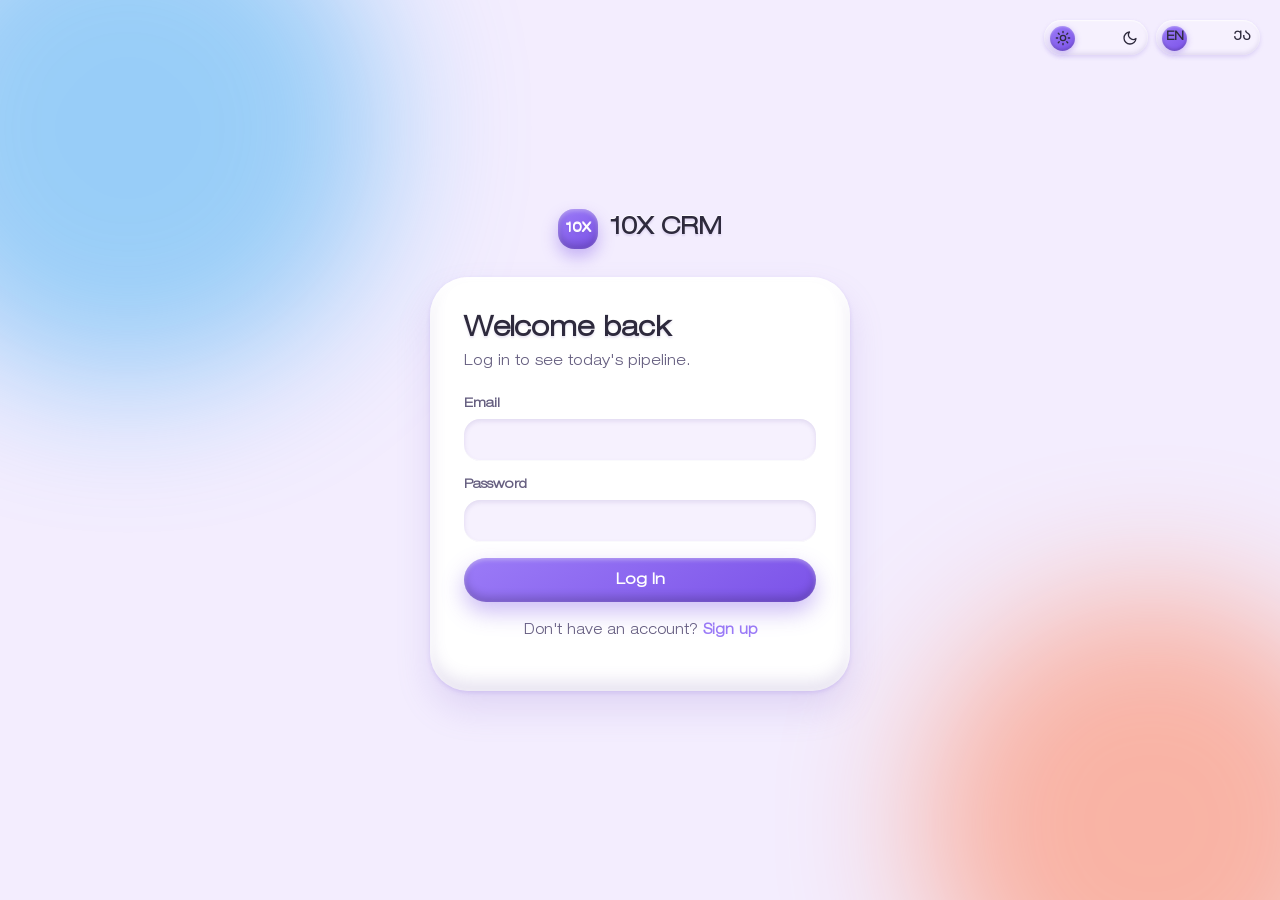
==== clients.html @ 670bd9b8 "replace all files" ====
<!DOCTYPE html>
<html lang="en">
<head>
<meta charset="UTF-8">
<meta name="viewport" content="width=device-width, initial-scale=1.0">
<title>Clients — 10X CRM</title>
<link rel="stylesheet" href="css/styles.css">
</head>
<body>
  <div class="app-shell">
    <aside class="sidebar" id="sidebar-root"></aside>

    <main class="main">
      <div class="page-head">
        <div>
          <h1 data-i18n="clients.title">Clients</h1>
          <p data-i18n="clients.subtitle">Every lead and deal in one ledger.</p>
        </div>
        <div class="page-head-actions">
          <button class="btn btn-ghost" id="export-csv-btn" type="button" style="width:auto;" data-i18n="btn.exportCsv">Export CSV</button>
          <button class="btn btn-primary" id="open-add-client" type="button" style="width:auto;" data-i18n="btn.addClient">+ Add Client</button>
        </div>
      </div>

      <div class="toolbar">
        <div class="search-box">
          <input type="text" id="search-input" placeholder="Search by name or company..." data-i18n-placeholder="search.placeholder">
        </div>
        <div class="chip-row" id="filter-chips">
          <button class="chip active" data-status="All" type="button" data-i18n="chip.all">All</button>
          <button class="chip" data-status="Lead" type="button" data-i18n="status.lead">Lead</button>
          <button class="chip" data-status="Contacted" type="button" data-i18n="status.contacted">Contacted</button>
          <button class="chip" data-status="Won" type="button" data-i18n="status.won">Won</button>
          <button class="chip" data-status="Lost" type="button" data-i18n="status.lost">Lost</button>
        </div>
        <select class="sort-select" id="sort-select">
          <option value="newest" data-i18n="sort.newest">Newest first</option>
          <option value="name" data-i18n="sort.name">Name A &rarr; Z</option>
          <option value="value" data-i18n="sort.value">Deal value: high &rarr; low</option>
        </select>
        <div class="view-toggle" id="view-toggle">
          <button class="view-toggle-btn active" data-view="grid" type="button" data-i18n="view.grid">Grid</button>
          <button class="view-toggle-btn" data-view="kanban" type="button" data-i18n="view.kanban">Kanban</button>
        </div>
      </div>

      <p class="shortcuts-hint" data-i18n="shortcuts.hint">/ search · N new client · E export · Esc close</p>

      <div id="clients-area">
        <div class="state-msg" data-i18n="state.loadingClients">Loading clients...</div>
      </div>
      <div class="kanban-board hidden" id="kanban-board"></div>
    </main>
  </div>

  <!-- Add Client modal (P4.4) -->
  <div class="modal-backdrop" id="add-modal-backdrop">
    <div class="modal">
      <div class="modal-head">
        <h3 data-i18n="modal.addClient.title">Add Client</h3>
        <button class="modal-close" id="add-modal-close" type="button">&times;</button>
      </div>
      <form id="add-client-form" novalidate>
        <div class="field" id="name-field">
          <label for="name" data-i18n="field.name">Name</label>
          <input type="text" id="name" name="name">
          <div class="field-error" id="name-error"></div>
        </div>
        <div class="field" id="clientEmail-field">
          <label for="clientEmail" data-i18n="field.clientEmail">Email</label>
          <input type="text" id="clientEmail" name="clientEmail">
          <div class="field-error" id="clientEmail-error"></div>
        </div>
        <div class="field" id="phone-field">
          <label for="phone" data-i18n="field.phone">Phone</label>
          <input type="text" id="phone" name="phone">
          <div class="field-error" id="phone-error"></div>
        </div>
        <div class="field" id="company-field">
          <label for="company" data-i18n="field.company">Company</label>
          <input type="text" id="company" name="company">
          <div class="field-error" id="company-error"></div>
        </div>
        <div class="field" id="dealValue-field">
          <label for="dealValue" data-i18n="field.dealValue">Deal Value</label>
          <input type="text" id="dealValue" name="dealValue" placeholder="e.g. 5000" data-i18n-placeholder="field.dealValuePlaceholder">
          <div class="field-error" id="dealValue-error"></div>
        </div>
        <div class="field" id="status-field">
          <label for="status" data-i18n="field.status">Status</label>
          <select id="status" name="status">
            <option value="Lead" data-i18n="status.lead">Lead</option>
            <option value="Contacted" data-i18n="status.contacted">Contacted</option>
            <option value="Won" data-i18n="status.won">Won</option>
            <option value="Lost" data-i18n="status.lost">Lost</option>
          </select>
        </div>
        <button type="submit" class="btn btn-primary" data-i18n="btn.addClientSubmit">Add Client</button>
      </form>
    </div>
  </div>

  <!-- Client details modal (P4.8) -->
  <div class="modal-backdrop" id="detail-modal-backdrop">
    <div class="modal" id="detail-modal-content"></div>
  </div>

  <script src="js/i18n.js"></script>
  <script src="js/guard.js"></script>
  <script src="js/data.js"></script>
  <script src="js/clients.js"></script>
</body>
</html>
---- css/styles.css ----
/* ==========================================================================
   10X CRM — "Soft Claymorphism" design system
   Every surface reads like it was pressed from warm pastel clay: puffy,
   rounded, lit from the top-left, sinking softly into the page below.
   Buttons squish when pressed. Nothing here has a hard edge.
   Display: Baloo 2 · Body/UI: Nunito
   ========================================================================== */

@import url('https://fonts.googleapis.com/css2?family=Baloo+2:wght@500;600;700;800&family=Nunito:wght@400;500;600;700;800&display=swap');

@font-face {
  font-family: 'BPG LE Studio 02 Caps';
  src: url('../assets/fonts/bpg_le_studio_02_caps-7834001055%202.ttf') format('truetype');
  font-weight: normal;
  font-style: normal;
  font-display: swap;
}

:root {
  --radius-sm: 16px;
  --radius-md: 28px;
  --radius-lg: 38px;
  --radius-pill: 999px;

  --font-display: 'BPG LE Studio 02 Caps', 'Baloo 2', 'Nunito', sans-serif;
  --font-ui: 'BPG LE Studio 02 Caps', 'Nunito', -apple-system, BlinkMacSystemFont, sans-serif;
  --font-mono: 'Nunito', sans-serif;

  --ease: cubic-bezier(0.22, 1, 0.36, 1);
  --squish: cubic-bezier(0.34, 1.56, 0.64, 1);
}

[data-theme="dark"] {
  --bg: #0E1420;
  --bg-2: #131A28;
  --text: #F6F2FF;
  --text-dim: #BDB3DD;
  --text-faint: #7F76A0;

  --clay: #1A2233;
  --clay-2: #212B3F;
  --clay-3: #141B29;
  --clay-hi: rgba(255, 255, 255, 0.12);
  --clay-lo: rgba(0, 0, 0, 0.55);
  --clay-drop: rgba(0, 0, 0, 0.5);

  --accent: #B18CFF;
  --accent-2: #8B5CFF;
  --accent-ink: #170F30;
  --accent-soft: rgba(177, 140, 255, 0.24);
  --accent-shadow: rgba(139, 92, 255, 0.55);

  --sky: #4FC3FF;      --sky-l: #3E7BAE;
  --mint: #38F0B8;     --mint-l: #2B8F63;
  --peach: #FF8A56;    --peach-l: #9C5C32;
  --rose: #FF5C85;     --rose-l: #9C4566;

  --shadow-md: 0 18px 36px rgba(6, 3, 18, 0.6);
  --shadow-lg: 0 34px 68px rgba(6, 3, 18, 0.7);
  --blob-op: 0.3;
}

[data-theme="light"] {
  --bg: #F3EDFE;
  --bg-2: #ECE3FC;
  --text: #2E2A3D;
  --text-dim: #665F80;
  --text-faint: #948BAC;

  --clay: #FFFFFF;
  --clay-2: #F6F1FE;
  --clay-3: #EEE5FC;
  --clay-hi: rgba(255, 255, 255, 0.95);
  --clay-lo: rgba(110, 85, 170, 0.16);
  --clay-drop: rgba(139, 111, 224, 0.22);

  --accent: #9B7BF7;
  --accent-2: #7B52E8;
  --accent-ink: #FFFFFF;
  --accent-soft: rgba(155, 123, 247, 0.16);
  --accent-shadow: rgba(123, 82, 232, 0.38);

  --sky: #3FAEF2;      --sky-l: #DFF2FF;
  --mint: #2BCB9C;     --mint-l: #DAFAEE;
  --peach: #FF7A4D;    --peach-l: #FFE7DA;
  --rose: #FF5C85;     --rose-l: #FFE0E9;

  --shadow-md: 0 18px 34px rgba(150, 120, 210, 0.20);
  --shadow-lg: 0 34px 64px rgba(150, 120, 210, 0.26);
  --blob-op: 0.5;
}

* { box-sizing: border-box; }
html { -webkit-font-smoothing: antialiased; }

body {
  margin: 0;
  font-family: var(--font-ui);
  background: var(--bg);
  color: var(--text);
  min-height: 100vh;
  position: relative;
  overflow-x: hidden;
  transition: background 0.3s ease, color 0.3s ease;
}

/* ---------- Soft floating blobs ---------- */

body::before, body::after {
  content: "";
  position: fixed;
  z-index: -1;
  border-radius: 50%;
  filter: blur(70px);
  opacity: var(--blob-op);
  pointer-events: none;
  animation: blob-float 18s ease-in-out infinite alternate;
}
body::before { width: 40vw; height: 40vw; top: -10vw; left: -10vw; background: var(--sky); }
body::after { width: 36vw; height: 36vw; bottom: -12vw; right: -8vw; background: var(--peach); animation-delay: -6s; }

@keyframes blob-float {
  0% { transform: translate(0, 0) scale(1); }
  100% { transform: translate(3vw, 4vw) scale(1.1); }
}

a { color: inherit; text-decoration: none; }
button { font-family: inherit; cursor: pointer; }
input, select, textarea { font-family: inherit; }

::selection { background: var(--accent-soft); }

:focus-visible {
  outline: 3px solid var(--accent);
  outline-offset: 3px;
  border-radius: 10px;
}

.theme-switching, .theme-switching * {
  transition-property: background, background-color, color, border-color, fill, stroke !important;
  transition-duration: 0.3s !important;
  transition-timing-function: ease !important;
}

/* ---------- Clay panel mixin ---------- */

.card,
.auth-card,
.sidebar,
.stat-card,
.client-card,
.modal {
  background: var(--clay);
  border: none;
  box-shadow:
    inset 0 4px 8px var(--clay-hi),
    inset 0 -10px 16px var(--clay-lo),
    0 2px 4px var(--clay-drop),
    var(--shadow-md);
}

h1, h2, h3, .auth-mark, .brand { font-family: var(--font-display); font-weight: 700; text-shadow: 0 -1px 0 var(--clay-hi), 0 2px 2px var(--clay-lo); }

/* ---------- Auth pages ---------- */

.auth-shell {
  min-height: 100vh;
  display: flex;
  align-items: center;
  justify-content: center;
  padding: 32px 20px;
}

.auth-toggle-row {
  position: fixed;
  top: 20px;
  right: 20px;
  z-index: 2;
}

.auth-mark {
  display: flex;
  align-items: center;
  gap: 12px;
  margin-bottom: 28px;
  font-size: 24px;
  justify-content: center;
  color: var(--text);
}

.auth-mark .stamp,
.brand .stamp {
  width: 40px;
  height: 40px;
  border-radius: var(--radius-sm);
  background: linear-gradient(150deg, var(--accent), var(--accent-2));
  color: var(--accent-ink);
  display: grid;
  place-items: center;
  font-family: var(--font-display);
  font-size: 13px;
  font-weight: 800;
  box-shadow: inset 0 2px 4px rgba(255,255,255,0.35), inset 0 -4px 8px rgba(0,0,0,0.2), 0 8px 16px var(--accent-shadow);
}

.auth-card {
  width: 100%;
  max-width: 420px;
  border-radius: var(--radius-lg);
  padding: 38px 34px;
}

.auth-card h1 { font-size: 27px; margin: 0 0 6px; }
.auth-sub { color: var(--text-dim); font-size: 14.5px; margin: 0 0 26px; font-weight: 500; }

.field { margin-bottom: 16px; }

.field label {
  display: block;
  font-size: 13px;
  font-weight: 700;
  color: var(--text-dim);
  margin-bottom: 7px;
}

.field input,
.field select {
  width: 100%;
  padding: 12px 15px;
  border-radius: var(--radius-sm);
  border: none;
  background: var(--clay-2);
  color: var(--text);
  font-size: 14.5px;
  font-weight: 500;
  box-shadow: inset 0 2px 5px var(--clay-lo), inset 0 -1px 0 var(--clay-hi);
  transition: box-shadow 0.2s var(--ease), transform 0.15s var(--ease);
}

.field input:focus,
.field select:focus {
  outline: none;
  box-shadow: inset 0 2px 5px var(--clay-lo), 0 0 0 4px var(--accent-soft);
}

.field.input-error input,
.field.input-error select {
  box-shadow: inset 0 2px 5px var(--clay-lo), 0 0 0 4px var(--rose-l);
}

.field-error {
  display: none;
  color: var(--rose);
  font-size: 13px;
  font-weight: 700;
  margin-top: 6px;
}
.field.input-error .field-error { display: block; }

/* ---------- Buttons: squishy clay press ---------- */

.btn {
  position: relative;
  display: inline-flex;
  align-items: center;
  justify-content: center;
  gap: 8px;
  border: none;
  border-radius: var(--radius-pill);
  padding: 13px 24px;
  font-family: var(--font-display);
  font-size: 15px;
  font-weight: 600;
  transition: transform 0.18s var(--squish), box-shadow 0.18s var(--ease), filter 0.15s var(--ease);
}

.btn-primary {
  background: linear-gradient(150deg, var(--accent), var(--accent-2));
  color: var(--accent-ink);
  width: 100%;
  box-shadow: inset 0 2px 4px rgba(255,255,255,0.35), inset 0 -5px 10px rgba(0,0,0,0.2), 0 10px 22px var(--accent-shadow);
}
.btn-primary:hover { transform: translateY(-2px) scale(1.01); filter: brightness(1.05); }
.btn-primary:active { transform: translateY(1px) scale(0.97); box-shadow: inset 0 3px 8px rgba(0,0,0,0.3); }

.btn-ghost {
  background: var(--clay-2);
  color: var(--text);
  box-shadow: inset 0 2px 4px var(--clay-hi), inset 0 -5px 10px var(--clay-lo), 0 6px 14px rgba(0,0,0,0.08);
}
.btn-ghost:hover { color: var(--accent); transform: translateY(-2px); }
.btn-ghost:active { transform: translateY(1px) scale(0.97); }

.btn-danger-ghost {
  background: var(--rose-l);
  color: var(--rose);
  box-shadow: inset 0 2px 4px rgba(255,255,255,0.3), inset 0 -4px 8px rgba(0,0,0,0.08);
}
.btn-danger-ghost:hover { transform: translateY(-2px); filter: brightness(1.03); }
.btn-danger-ghost:active { transform: translateY(1px) scale(0.97); }

.auth-switch { text-align: center; margin-top: 20px; font-size: 14px; font-weight: 500; color: var(--text-dim); }
.auth-switch a { color: var(--accent); font-weight: 700; }

/* ---------- App shell: floating rounded sidebar panel ---------- */

.app-shell {
  display: grid;
  grid-template-columns: 250px 1fr;
  gap: 20px;
  min-height: 100vh;
  padding: 20px;
}

.sidebar {
  border-radius: var(--radius-lg);
  padding: 22px 16px;
  display: flex;
  flex-direction: column;
  position: sticky;
  top: 20px;
  height: calc(100vh - 40px);
}

.brand {
  display: flex;
  align-items: center;
  gap: 10px;
  padding: 6px 8px 22px;
  font-size: 17px;
}

.nav-links { display: flex; flex-direction: column; gap: 6px; }

.nav-link {
  display: flex;
  align-items: center;
  gap: 10px;
  padding: 11px 14px;
  border-radius: var(--radius-sm);
  color: var(--text-dim);
  font-weight: 600;
  font-size: 14.5px;
  transition: color 0.2s var(--ease), background 0.2s var(--ease), transform 0.15s var(--squish);
}

.nav-link:hover { background: var(--clay-2); color: var(--text); transform: translateX(3px); }

.nav-link.active {
  background: linear-gradient(150deg, var(--accent), var(--accent-2));
  color: var(--accent-ink);
  box-shadow: inset 0 2px 4px rgba(255,255,255,0.3), inset 0 -4px 8px rgba(0,0,0,0.15), 0 8px 16px var(--accent-shadow);
}

.nav-link .dot { width: 6px; height: 6px; border-radius: 50%; background: currentColor; opacity: 0.8; }

.sidebar-footer {
  margin-top: auto;
  display: flex;
  flex-direction: column;
  gap: 8px;
  padding-top: 16px;
}

.logout-btn {
  display: flex;
  align-items: center;
  justify-content: space-between;
  padding: 10px 14px;
  border-radius: var(--radius-sm);
  border: none;
  background: var(--clay-2);
  color: var(--text);
  font-size: 13px;
  font-weight: 700;
  box-shadow: inset 0 2px 4px var(--clay-hi), inset 0 -4px 8px var(--clay-lo);
  transition: transform 0.15s var(--squish);
}
.logout-btn:hover { transform: translateY(-2px); }
.logout-btn:active { transform: translateY(1px) scale(0.97); }

.logout-btn { color: var(--rose); }

.switch-row { display: flex; flex-direction: row; gap: 8px; }

.switch-toggle {
  display: block;
  width: 104px;
  flex: none;
  border: none;
  background: none;
  padding: 0;
  cursor: pointer;
}

.switch-track {
  position: relative;
  display: flex;
  align-items: center;
  height: 35px;
  padding: 0 6px;
  border-radius: var(--radius-pill);
  background: var(--clay-2);
  box-shadow:
    inset 0 1px 2px var(--clay-hi),
    inset 0 -2px 4px var(--clay-lo),
    0 2px 4px var(--clay-drop);
  transition: box-shadow 0.2s var(--ease);
}
.switch-toggle:hover .switch-track {
  box-shadow:
    inset 0 1px 2px var(--clay-hi),
    inset 0 -2px 4px var(--clay-lo),
    0 3px 7px var(--clay-drop);
}

.switch-icon {
  position: absolute;
  top: 50%;
  z-index: 1;
  width: 16px;
  height: 16px;
  display: flex;
  align-items: center;
  justify-content: center;
  color: var(--text);
  transition: color 0.2s var(--ease);
}
.switch-icon-left { left: 18.5px; transform: translate(-50%, -50%); }
.switch-icon-right { right: 18.5px; transform: translate(50%, -50%); }
.switch-icon svg { width: 100%; height: 100%; }
.switch-icon.switch-text {
  width: auto;
  font-family: var(--font-display);
  font-size: 12px;
  font-weight: 600;
}

.switch-knob {
  position: absolute;
  top: 6px;
  left: 6px;
  width: 25px;
  height: 25px;
  border-radius: 50%;
  background: linear-gradient(150deg, var(--accent), var(--accent-2));
  box-shadow:
    inset 0 1px 2px rgba(255, 255, 255, 0.3),
    inset 0 -2px 3px rgba(0, 0, 0, 0.15),
    0 2px 6px var(--accent-shadow);
  transition: left 0.3s var(--squish), transform 0.15s var(--squish);
}
.switch-toggle[data-state="on"] .switch-knob { left: calc(100% - 31px); }
.switch-toggle:active .switch-knob { transform: scale(0.9); }

.main {
  padding: 26px 24px 40px;
  max-width: 1160px;
  width: 100%;
  height: calc(100vh - 40px);
  overflow-y: auto;
  overflow-x: hidden;
  border-radius: var(--radius-lg);
}

.page-head { display: flex; align-items: flex-start; justify-content: space-between; gap: 20px; margin-bottom: 26px; flex-wrap: wrap; }

.page-head h1 { font-size: 30px; margin: 0 0 4px; }
.page-head p { margin: 0; color: var(--text-dim); font-size: 14.5px; font-weight: 500; }

.clock {
  font-family: var(--font-display);
  color: var(--text-dim);
  font-size: 12.5px;
  text-align: right;
  background: var(--clay-2);
  border-radius: var(--radius-sm);
  padding: 8px 16px;
  box-shadow: inset 0 2px 4px var(--clay-lo), inset 0 -1px 0 var(--clay-hi);
}
.clock strong { color: var(--accent); font-size: 17px; display: block; }

/* ---------- Cards / stats ---------- */

.card { border-radius: var(--radius-md); padding: 22px; transition: transform 0.25s var(--ease), box-shadow 0.25s var(--ease); }
.card:hover { transform: translateY(-4px) scale(1.008); box-shadow: inset 0 4px 8px var(--clay-hi), inset 0 -10px 16px var(--clay-lo), 0 2px 4px var(--clay-drop), var(--shadow-lg); }

.stat-grid { display: grid; grid-template-columns: repeat(4, 1fr); gap: 16px; margin-bottom: 22px; }

.stat-card {
  border-radius: var(--radius-md);
  padding: 20px 20px 18px;
  overflow: hidden;
  transition: transform 0.2s var(--squish), box-shadow 0.2s var(--ease);
}
.stat-card:hover { transform: translateY(-4px) scale(1.015); }

.stat-card.c-total { background: var(--sky-l); }
.stat-card.c-active { background: var(--peach-l); }
.stat-card.c-won { background: var(--mint-l); }
.stat-card.c-new { background: var(--rose-l); }

[data-theme="dark"] .stat-card.c-total { box-shadow: 0 10px 30px rgba(79, 195, 255, 0.35); }
[data-theme="dark"] .stat-card.c-active { box-shadow: 0 10px 30px rgba(255, 138, 86, 0.35); }
[data-theme="dark"] .stat-card.c-won { box-shadow: 0 10px 30px rgba(56, 240, 184, 0.35); }
[data-theme="dark"] .stat-card.c-new { box-shadow: 0 10px 30px rgba(255, 92, 133, 0.35); }

[data-theme="dark"] .stat-card.c-total:hover { box-shadow: 0 12px 36px rgba(79, 195, 255, 0.5); }
[data-theme="dark"] .stat-card.c-active:hover { box-shadow: 0 12px 36px rgba(255, 138, 86, 0.5); }
[data-theme="dark"] .stat-card.c-won:hover { box-shadow: 0 12px 36px rgba(56, 240, 184, 0.5); }
[data-theme="dark"] .stat-card.c-new:hover { box-shadow: 0 12px 36px rgba(255, 92, 133, 0.5); }

.stat-card .label { font-size: 12.5px; font-weight: 700; color: var(--text-dim); }
.stat-card .value { font-family: var(--font-display); font-size: 30px; font-weight: 800; margin-top: 6px; color: var(--text); text-shadow: 0 -1px 0 var(--clay-hi), 0 3px 4px var(--clay-lo); }

.stat-card .bar { display: none; }

.dash-grid { display: grid; grid-template-columns: 1fr 1.15fr; gap: 16px; }

.card h2 { font-size: 18px; margin: 0 0 16px; }

.pipeline-row { display: flex; flex-direction: column; gap: 12px; }
.pipeline-item { display: flex; align-items: center; gap: 12px; font-size: 13.5px; }
.pipeline-item .pname { flex: 0 0 auto; width: 168px; white-space: nowrap; overflow: hidden; text-overflow: ellipsis; color: var(--text-dim); font-weight: 700; }
.pipeline-item .ptrack { flex: 1; height: 10px; border-radius: var(--radius-pill); background: var(--clay-2); box-shadow: inset 0 2px 4px var(--clay-lo); overflow: hidden; }
.pipeline-item .pfill { display: block; height: 100%; border-radius: var(--radius-pill); transition: width 0.6s var(--ease); }
.pipeline-item .pcount { font-family: var(--font-display); font-weight: 700; width: 24px; text-align: right; color: var(--text-dim); }

.pipeline-donut {
  display: flex;
  align-items: center;
  gap: 52px;
  margin-top: 30px;
  padding-top: 30px;
  border-top: 2px solid var(--clay-2);
}
.donut-wrap { position: relative; width: 128px; height: 128px; flex: none; }
.donut-chart { display: block; }
.donut-track { stroke: var(--clay-2); }
.donut-seg { transition: stroke-dasharray 0.6s var(--ease), stroke-dashoffset 0.6s var(--ease); }
.donut-segs { transform: rotate(-90deg); transform-origin: 60px 60px; }
.donut-center {
  position: absolute;
  inset: 0;
  display: flex;
  flex-direction: column;
  align-items: center;
  justify-content: center;
}
.donut-total { font-family: var(--font-display); font-size: 24px; font-weight: 800; color: var(--text); line-height: 1; }
.donut-total-label { font-size: 11px; font-weight: 700; color: var(--text-dim); text-transform: uppercase; letter-spacing: 0.04em; margin-top: 3px; }

.donut-side { flex: 1; display: flex; flex-direction: column; gap: 16px; min-width: 0; }

.donut-legend { display: flex; flex-direction: column; gap: 8px; margin: 0; padding: 0; list-style: none; }
.legend-item { display: flex; align-items: center; gap: 8px; font-size: 13px; }
.legend-dot { flex: none; width: 9px; height: 9px; border-radius: 50%; }
.legend-label { flex: 1; color: var(--text-dim); font-weight: 600; overflow: hidden; text-overflow: ellipsis; white-space: nowrap; }
.legend-pct { font-family: var(--font-display); font-weight: 700; color: var(--text); }

.win-rate {
  display: flex;
  align-items: baseline;
  gap: 8px;
  padding-top: 14px;
  border-top: 2px solid var(--clay-2);
}
.win-rate-value { font-family: var(--font-display); font-size: 20px; font-weight: 800; color: var(--mint); }
.win-rate-label { font-size: 12px; font-weight: 700; color: var(--text-dim); }

.recent-list { display: flex; flex-direction: column; gap: 8px; }
.recent-row {
  display: flex; align-items: center; gap: 12px;
  padding: 10px 12px;
  border-radius: var(--radius-sm);
  font-size: 13.5px;
  background: transparent;
  transition: background 0.2s var(--ease), transform 0.15s var(--squish);
}
.recent-row:hover { background: var(--clay-2); transform: translateX(3px); }
.recent-row .avatar { width: 32px; height: 32px; border-radius: 50%; object-fit: cover; background: var(--clay-2); }
.recent-row .who { flex: 1; min-width: 0; }
.recent-row .who .n { font-weight: 700; }
.recent-row .who .c { color: var(--text-faint); font-size: 12px; font-weight: 500; }
.recent-row .date { color: var(--text-faint); font-size: 11.5px; font-weight: 600; }

.link-more {
  display: inline-flex; align-items: center; gap: 4px; margin-top: 14px;
  color: var(--accent); font-weight: 700; font-size: 13.5px;
  transition: gap 0.2s var(--ease);
}
.link-more:hover { gap: 9px; }

/* ---------- badges ---------- */

.badge {
  display: inline-flex;
  align-items: center;
  gap: 5px;
  padding: 4px 11px;
  border-radius: var(--radius-pill);
  font-size: 11px;
  font-weight: 800;
  letter-spacing: 0.02em;
  text-transform: uppercase;
  transition: transform 0.15s var(--squish);
}
.badge:hover { transform: translateY(-1px) scale(1.05); }
.badge.st-lead { background: var(--peach-l); color: var(--peach); }
.badge.st-contacted { background: var(--sky-l); color: var(--sky); }
.badge.st-won { background: var(--mint-l); color: var(--mint); }
.badge.st-lost { background: var(--rose-l); color: var(--rose); }

/* ---------- toolbar / clients ---------- */

.toolbar { display: flex; align-items: center; gap: 10px; flex-wrap: wrap; margin-bottom: 18px; }

.search-box { position: relative; flex: 1; min-width: 200px; }
.search-box input {
  width: 100%;
  padding: 11px 15px 11px 38px;
  border-radius: var(--radius-pill);
  border: none;
  background: var(--clay-2);
  color: var(--text);
  font-size: 13.5px;
  font-weight: 500;
  box-shadow: inset 0 2px 5px var(--clay-lo), inset 0 -1px 0 var(--clay-hi);
}
.search-box input:focus { outline: none; box-shadow: inset 0 2px 5px var(--clay-lo), 0 0 0 4px var(--accent-soft); }
.search-box::before { content: "\1F50D"; position: absolute; left: 15px; top: 50%; transform: translateY(-50%); font-size: 13px; opacity: 0.6; }

.chip-row { display: flex; gap: 8px; flex-wrap: wrap; }
.chip {
  padding: 8px 16px;
  border-radius: var(--radius-pill);
  border: none;
  background: var(--clay-2);
  color: var(--text-dim);
  font-weight: 700;
  font-size: 12.5px;
  box-shadow: inset 0 2px 4px var(--clay-hi), inset 0 -3px 6px var(--clay-lo);
  transition: transform 0.15s var(--squish), color 0.2s var(--ease), background 0.2s var(--ease);
}
.chip:hover { transform: translateY(-2px); color: var(--accent); }
.chip.active {
  background: linear-gradient(150deg, var(--accent), var(--accent-2));
  color: var(--accent-ink);
  box-shadow: inset 0 2px 4px rgba(255,255,255,0.3), 0 8px 16px var(--accent-shadow);
}

.sort-select {
  padding: 10px 14px;
  border-radius: var(--radius-pill);
  border: none;
  background: var(--clay-2);
  color: var(--text);
  font-size: 13px;
  font-weight: 600;
  box-shadow: inset 0 2px 4px var(--clay-hi), inset 0 -3px 6px var(--clay-lo);
}

.view-toggle { display: flex; gap: 6px; background: var(--clay-2); border-radius: var(--radius-pill); padding: 4px; box-shadow: inset 0 2px 4px var(--clay-lo); }
.view-toggle-btn {
  border: none;
  background: none;
  color: var(--text-dim);
  font-weight: 700;
  font-size: 12.5px;
  padding: 7px 14px;
  border-radius: var(--radius-pill);
  transition: transform 0.15s var(--squish), color 0.2s var(--ease), background 0.2s var(--ease);
}
.view-toggle-btn:hover { color: var(--accent); }
.view-toggle-btn.active {
  background: linear-gradient(150deg, var(--accent), var(--accent-2));
  color: var(--accent-ink);
  box-shadow: 0 6px 14px var(--accent-shadow);
}

.shortcuts-hint { font-size: 11.5px; color: var(--text-faint); font-weight: 600; margin: -10px 0 18px; }

.page-head-actions { display: flex; gap: 10px; }

/* client cards */
.client-grid { display: grid; grid-template-columns: repeat(auto-fill, minmax(300px, 1fr)); gap: 16px; }

.client-card { border-radius: var(--radius-md); padding: 18px; cursor: pointer; transition: transform 0.2s var(--squish), box-shadow 0.2s var(--ease); }
.client-card:hover { transform: translateY(-4px) scale(1.01); }

.client-top { display: flex; gap: 10px; align-items: flex-start; }
.client-top img { width: 42px; height: 42px; border-radius: 50%; object-fit: cover; background: var(--clay-2); flex-shrink: 0; }
.client-name { font-weight: 700; font-size: 14.5px; }
.client-company { font-size: 12px; color: var(--text-faint); margin-top: 1px; font-weight: 500; }
.client-email { font-size: 11.5px; color: var(--text-faint); margin-top: 2px; overflow: hidden; text-overflow: ellipsis; white-space: nowrap; }

.client-bottom { display: flex; align-items: center; justify-content: space-between; margin-top: 16px; padding-top: 14px; border-top: 2px solid var(--clay-2); }

.deal-value { font-family: var(--font-display); font-weight: 700; font-size: 15px; color: var(--text); }

.status-select {
  padding: 6px 10px;
  border-radius: var(--radius-pill);
  border: none;
  background: var(--clay-2);
  color: var(--text);
  font-size: 11.5px;
  font-weight: 700;
  box-shadow: inset 0 2px 3px var(--clay-lo);
}

.delete-btn {
  border: none;
  background: var(--clay-2);
  color: var(--text-faint);
  font-size: 15px;
  padding: 5px 9px;
  border-radius: var(--radius-pill);
  box-shadow: inset 0 2px 3px var(--clay-lo);
  transition: background 0.2s var(--ease), color 0.2s var(--ease), transform 0.15s var(--squish);
}
.delete-btn:hover { background: var(--rose-l); color: var(--rose); transform: scale(1.1); }

.client-actions { display: flex; align-items: center; gap: 6px; }

.state-msg { text-align: center; padding: 50px 20px; color: var(--text-dim); font-size: 14.5px; font-weight: 600; }
.state-msg .retry-btn { margin-top: 14px; }

.load-more-row { display: flex; justify-content: center; margin-top: 20px; }

/* ---------- Kanban board ---------- */

.kanban-board { display: flex; gap: 16px; overflow-x: auto; padding-bottom: 8px; align-items: flex-start; }

.kanban-column {
  flex: 0 0 260px;
  background: var(--clay-2);
  border-radius: var(--radius-md);
  padding: 14px;
  box-shadow: inset 0 2px 4px var(--clay-lo);
  transition: box-shadow 0.15s var(--ease);
}
.kanban-column.drag-over { box-shadow: inset 0 2px 4px var(--clay-lo), 0 0 0 3px var(--accent-soft); }

.kanban-col-head { display: flex; align-items: center; justify-content: space-between; font-weight: 700; font-size: 13px; color: var(--text-dim); padding: 0 2px 10px; }
.kanban-col-count { font-family: var(--font-display); font-weight: 800; color: var(--text); background: var(--clay); border-radius: var(--radius-pill); padding: 2px 10px; font-size: 12px; }

.kanban-cards { display: flex; flex-direction: column; gap: 8px; min-height: 40px; max-height: calc(100vh - 400px); overflow-y: auto; }

.kanban-card {
  background: var(--clay);
  border-radius: var(--radius-sm);
  padding: 10px 12px;
  cursor: grab;
  box-shadow: inset 0 2px 3px var(--clay-hi), inset 0 -3px 6px var(--clay-lo), 0 2px 4px var(--clay-drop);
  transition: transform 0.15s var(--squish), opacity 0.15s ease;
}
.kanban-card:active { cursor: grabbing; }
.kanban-card.dragging { opacity: 0.4; transform: scale(0.97); }
.kanban-card .kc-name { font-weight: 700; font-size: 13px; }
.kanban-card .kc-company { font-size: 11px; color: var(--text-faint); margin-top: 2px; }
.kanban-card .kc-value { font-family: var(--font-display); font-weight: 700; font-size: 12.5px; margin-top: 6px; color: var(--text); }

/* ---------- modal ---------- */

.modal-backdrop {
  position: fixed; inset: 0;
  background: rgba(46, 42, 61, 0.4);
  backdrop-filter: blur(6px);
  display: none; align-items: center; justify-content: center;
  z-index: 100; padding: 20px;
}
.modal-backdrop.open { display: flex; animation: backdrop-in 0.2s var(--ease); }
@keyframes backdrop-in { from { opacity: 0; } to { opacity: 1; } }

.modal {
  border-radius: var(--radius-lg);
  width: 100%; max-width: 460px; max-height: 88vh; overflow-y: auto;
  padding: 28px 26px 24px;
  box-shadow: inset 0 4px 8px var(--clay-hi), inset 0 -10px 16px var(--clay-lo), 0 2px 4px var(--clay-drop), var(--shadow-lg);
  animation: modal-in 0.28s var(--squish);
}
@keyframes modal-in { from { opacity: 0; transform: translateY(16px) scale(0.94); } to { opacity: 1; transform: translateY(0) scale(1); } }

.modal-head { display: flex; align-items: center; justify-content: space-between; margin-bottom: 18px; }
.modal-head h3 { font-size: 19px; margin: 0; }
.modal-close {
  border: none;
  background: var(--clay-2);
  width: 32px; height: 32px;
  border-radius: 50%;
  color: var(--text-dim);
  font-size: 14px;
  display: grid; place-items: center;
  box-shadow: inset 0 2px 3px var(--clay-lo);
  transition: transform 0.15s var(--squish), color 0.2s var(--ease);
}
.modal-close:hover { color: var(--rose); transform: scale(1.1) rotate(90deg); }

.detail-top { display: flex; gap: 12px; align-items: center; margin-bottom: 16px; }
.detail-top img { width: 54px; height: 54px; border-radius: 50%; object-fit: cover; background: var(--clay-2); }
.detail-meta { font-size: 12.5px; color: var(--text-faint); line-height: 1.5; font-weight: 500; }
.detail-grid { display: grid; grid-template-columns: 1fr 1fr; gap: 10px; margin-bottom: 16px; font-size: 13px; }
.detail-grid div { background: var(--clay-2); border-radius: var(--radius-sm); padding: 10px 12px; box-shadow: inset 0 2px 3px var(--clay-lo); }
.detail-grid span { display: block; color: var(--text-faint); font-size: 11px; font-weight: 700; text-transform: uppercase; margin-bottom: 3px; }

.call-timer {
  display: flex;
  align-items: center;
  justify-content: space-between;
  gap: 10px;
  background: var(--clay-2);
  border-radius: var(--radius-sm);
  padding: 10px 10px 10px 16px;
  margin-bottom: 16px;
  box-shadow: inset 0 2px 3px var(--clay-lo);
}
.call-timer-display { font-family: var(--font-display); font-weight: 800; font-size: 18px; color: var(--text); letter-spacing: 0.03em; }
.call-timer .btn { padding: 8px 16px; font-size: 13px; width: auto; }
.call-timer.active .call-timer-display { color: var(--rose); animation: call-pulse 1s ease-in-out infinite; }
.call-timer.active #call-toggle-btn { background: var(--rose-l); color: var(--rose); }
@keyframes call-pulse { 0%, 100% { opacity: 1; } 50% { opacity: 0.5; } }

.notes-list { display: flex; flex-direction: column; gap: 8px; max-height: 160px; overflow-y: auto; margin-bottom: 10px; }
.note-item { background: var(--clay-2); border-radius: var(--radius-sm); padding: 10px 12px; font-size: 13px; box-shadow: inset 0 2px 3px var(--clay-lo); }
.note-item .ndate { display: block; font-size: 10.5px; color: var(--text-faint); font-weight: 600; margin-top: 3px; }
.note-empty { color: var(--text-faint); font-size: 13.5px; font-weight: 500; padding: 10px 0; }

.note-add { display: flex; gap: 8px; margin-bottom: 14px; }
.note-add input {
  flex: 1; padding: 10px 13px; border-radius: var(--radius-pill);
  border: none; background: var(--clay-2); color: var(--text); font-size: 13px;
  box-shadow: inset 0 2px 4px var(--clay-lo);
}
.note-add input:focus { outline: none; box-shadow: inset 0 2px 4px var(--clay-lo), 0 0 0 4px var(--accent-soft); }

/* ---------- toast ---------- */

.toast-stack { position: fixed; bottom: 24px; right: 24px; display: flex; flex-direction: column; gap: 10px; z-index: 200; }
.toast {
  background: var(--clay);
  border-radius: var(--radius-md);
  padding: 13px 20px;
  font-weight: 700;
  font-size: 13.5px;
  color: var(--text);
  box-shadow: inset 0 2px 4px var(--clay-hi), inset 0 -4px 8px var(--clay-lo), var(--shadow-lg);
  min-width: 220px;
  animation: toast-in 0.3s var(--squish);
}
.toast.err { box-shadow: inset 0 2px 4px var(--clay-hi), inset 0 -4px 8px var(--clay-lo), var(--shadow-lg), 0 0 0 3px var(--rose-l); }
@keyframes toast-in { from { opacity: 0; transform: translateY(16px) scale(0.9); } to { opacity: 1; transform: translateY(0) scale(1); } }

/* ---------- profile ---------- */

.profile-grid { display: grid; grid-template-columns: 1fr 1fr; gap: 16px; }
.profile-head { display: flex; align-items: center; gap: 14px; margin-bottom: 22px; }
.profile-avatar {
  width: 58px; height: 58px; border-radius: var(--radius-md);
  background: linear-gradient(150deg, var(--accent), var(--accent-2));
  color: var(--accent-ink);
  display: grid; place-items: center;
  font-family: var(--font-display);
  font-weight: 800;
  font-size: 19px;
  box-shadow: inset 0 2px 4px rgba(255,255,255,0.3), inset 0 -5px 10px rgba(0,0,0,0.2), 0 10px 20px var(--accent-shadow);
}
.profile-head .who .name { font-family: var(--font-display); font-size: 20px; }
.profile-head .who .meta { color: var(--text-faint); font-size: 12.5px; font-weight: 500; margin-top: 2px; }

/* utility */
.mt-16 { margin-top: 16px; }
.hidden { display: none !important; }

/* ---------- Easter egg: Konami code squishes every clay surface ---------- */
@keyframes easter-squish {
  0% { transform: scale(1); }
  30% { transform: scale(0.92, 1.06); }
  55% { transform: scale(1.05, 0.95); }
  100% { transform: scale(1); }
}
.easter-squish { animation: easter-squish 0.5s var(--squish); }

@media (prefers-reduced-motion: reduce) {
  *, *::before, *::after {
    animation-duration: 0.001ms !important;
    animation-iteration-count: 1 !important;
    transition-duration: 0.001ms !important;
  }
  body::before, body::after { animation: none; }
}

@media (max-width: 900px) {
  .app-shell { grid-template-columns: 1fr; padding: 12px; gap: 12px; }
  .sidebar { position: relative; height: auto; flex-direction: row; flex-wrap: wrap; top: 0; }
  .nav-links { flex-direction: row; flex-wrap: wrap; }
  .sidebar-footer { flex-direction: row; margin-top: 12px; }
  .main { padding: 8px; height: auto; overflow: visible; }
  .stat-grid { grid-template-columns: 1fr 1fr; }
  .dash-grid { grid-template-columns: 1fr; }
  .profile-grid { grid-template-columns: 1fr; }
  .kanban-column { flex-basis: 220px; }
  .page-head-actions .btn { flex: 1; }
}
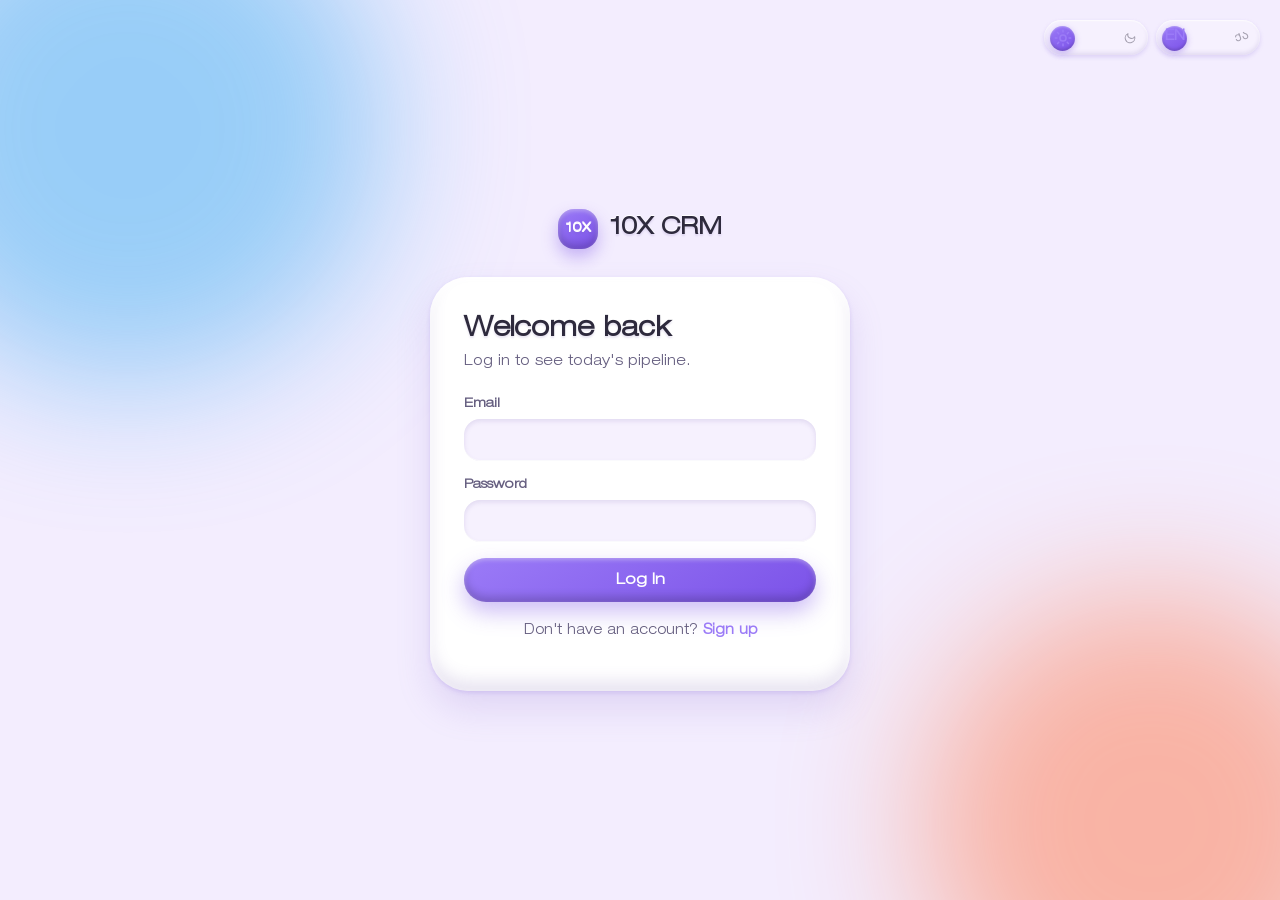
==== commit a8cfaf08: "feat(dashboard): add activity feed, reminders, and colorized status controls" ====
--- a/clients.html
+++ b/clients.html
@@ -4,6 +4,7 @@
 <meta charset="UTF-8">
 <meta name="viewport" content="width=device-width, initial-scale=1.0">
 <title>Clients — 10X CRM</title>
+<script>try{document.documentElement.setAttribute('data-theme', localStorage.getItem('crm_theme') || 'light');}catch(e){document.documentElement.setAttribute('data-theme','light');}</script>
 <link rel="stylesheet" href="css/styles.css">
 </head>
 <body>
--- a/css/styles.css
+++ b/css/styles.css
@@ -138,9 +138,18 @@
 
 .theme-switching, .theme-switching * {
   transition-property: background, background-color, color, border-color, fill, stroke !important;
-  transition-duration: 0.3s !important;
+  transition-duration: 0.18s !important;
   transition-timing-function: ease !important;
 }
+
+/* The blanket override above also strips the switch-knob's slide and the
+   switch-icon's morph (both use left/transform/opacity, neither of which is
+   in that allowed list), so the toggle would snap instead of animating
+   during the very moment it's clicked. These are more specific than the
+   `.theme-switching *` rule above, so they win back their own transitions
+   without reopening the expensive box-shadow transition on every card. */
+.theme-switching .switch-knob { transition: left 0.3s var(--squish), transform 0.15s var(--squish) !important; }
+.theme-switching .switch-icon { transition: color 0.25s var(--ease), transform 0.25s var(--squish), opacity 0.25s var(--ease) !important; }
 
 /* ---------- Clay panel mixin ---------- */
 
@@ -261,6 +270,7 @@
 
 .btn {
   position: relative;
+  overflow: hidden;
   display: inline-flex;
   align-items: center;
   justify-content: center;
@@ -274,6 +284,23 @@
   transition: transform 0.18s var(--squish), box-shadow 0.18s var(--ease), filter 0.15s var(--ease);
 }
 
+/* Clay-press ripple: JS positions/sizes a .ripple span at the click point on
+   every .btn click; this just styles the dimple-like fade. */
+.btn .ripple {
+  position: absolute;
+  border-radius: 50%;
+  transform: translate(-50%, -50%) scale(0);
+  background: radial-gradient(circle, rgba(0,0,0,0.18), rgba(0,0,0,0) 70%);
+  mix-blend-mode: multiply;
+  pointer-events: none;
+  animation: clay-ripple 0.6s var(--ease) forwards;
+}
+[data-theme="dark"] .btn .ripple {
+  background: radial-gradient(circle, rgba(255,255,255,0.16), rgba(255,255,255,0) 70%);
+  mix-blend-mode: screen;
+}
+@keyframes clay-ripple { to { transform: translate(-50%, -50%) scale(2.6); opacity: 0; } }
+
 .btn-primary {
   background: linear-gradient(150deg, var(--accent), var(--accent-2));
   color: var(--accent-ink);
@@ -282,6 +309,29 @@
 }
 .btn-primary:hover { transform: translateY(-2px) scale(1.01); filter: brightness(1.05); }
 .btn-primary:active { transform: translateY(1px) scale(0.97); box-shadow: inset 0 3px 8px rgba(0,0,0,0.3); }
+
+/* Sheen sweep: a diagonal light streak passes over on hover */
+.btn-primary::after,
+.nav-link.active::after,
+.chip.active::after,
+.view-toggle-btn.active::after {
+  content: "";
+  position: absolute;
+  inset: 0;
+  background: linear-gradient(115deg, transparent 30%, rgba(255,255,255,0.45) 50%, transparent 70%);
+  transform: translateX(-120%);
+  pointer-events: none;
+}
+.btn-primary:hover::after,
+.nav-link.active:hover::after,
+.chip.active:hover::after,
+.view-toggle-btn.active:hover::after {
+  animation: sheen-sweep 0.9s var(--ease);
+}
+@keyframes sheen-sweep {
+  from { transform: translateX(-120%); }
+  to { transform: translateX(120%); }
+}
 
 .btn-ghost {
   background: var(--clay-2);
@@ -333,6 +383,8 @@
 .nav-links { display: flex; flex-direction: column; gap: 6px; }
 
 .nav-link {
+  position: relative;
+  overflow: hidden;
   display: flex;
   align-items: center;
   gap: 10px;
@@ -352,7 +404,9 @@
   box-shadow: inset 0 2px 4px rgba(255,255,255,0.3), inset 0 -4px 8px rgba(0,0,0,0.15), 0 8px 16px var(--accent-shadow);
 }
 
-.nav-link .dot { width: 6px; height: 6px; border-radius: 50%; background: currentColor; opacity: 0.8; }
+.nav-link .dot { width: 6px; height: 6px; border-radius: 50%; background: currentColor; opacity: 0.8; transition: transform 0.2s var(--squish); }
+@keyframes dot-pop { 0% { transform: scale(1); } 45% { transform: scale(1.8); } 100% { transform: scale(1); } }
+.nav-link:hover .dot { animation: dot-pop 0.4s var(--squish); }
 
 .sidebar-footer {
   margin-top: auto;
@@ -361,6 +415,41 @@
   gap: 8px;
   padding-top: 16px;
 }
+
+.sidebar-user {
+  display: flex;
+  align-items: center;
+  gap: 10px;
+  padding: 10px 12px;
+  border-radius: var(--radius-sm);
+  background: var(--clay-2);
+  box-shadow: inset 0 2px 4px var(--clay-hi), inset 0 -4px 8px var(--clay-lo);
+  transition: transform 0.15s var(--squish), background 0.2s var(--ease);
+}
+.sidebar-user:hover { transform: translateY(-2px); background: var(--clay-3); }
+.sidebar-user-avatar {
+  flex: none;
+  width: 34px;
+  height: 34px;
+  border-radius: 50%;
+  display: grid;
+  place-items: center;
+  background: linear-gradient(150deg, var(--accent), var(--accent-2));
+  color: var(--accent-ink);
+  font-family: var(--font-display);
+  font-weight: 800;
+  font-size: 12px;
+  box-shadow: inset 0 2px 3px rgba(255,255,255,0.3), inset 0 -3px 6px rgba(0,0,0,0.2);
+}
+.sidebar-user-info { min-width: 0; }
+.sidebar-user-name, .sidebar-user-email {
+  display: block;
+  white-space: nowrap;
+  overflow: hidden;
+  text-overflow: ellipsis;
+}
+.sidebar-user-name { font-weight: 700; font-size: 13px; color: var(--text); }
+.sidebar-user-email { font-size: 11px; color: var(--text-faint); }
 
 .logout-btn {
   display: flex;
@@ -424,7 +513,7 @@
   align-items: center;
   justify-content: center;
   color: var(--text);
-  transition: color 0.2s var(--ease);
+  transition: color 0.25s var(--ease), transform 0.25s var(--squish), opacity 0.25s var(--ease);
 }
 .switch-icon-left { left: 18.5px; transform: translate(-50%, -50%); }
 .switch-icon-right { right: 18.5px; transform: translate(50%, -50%); }
@@ -435,6 +524,13 @@
   font-size: 12px;
   font-weight: 600;
 }
+
+/* Icon morph: whichever side the knob currently covers gets emphasized,
+   the other side dims and tucks away -- a continuous swap, not a hard cut. */
+.switch-toggle[data-state="off"] .switch-icon-left { color: var(--accent); transform: translate(-50%, -50%) scale(1.15); }
+.switch-toggle[data-state="off"] .switch-icon-right { opacity: 0.4; transform: translate(50%, -50%) scale(0.8) rotate(-20deg); }
+.switch-toggle[data-state="on"] .switch-icon-right { color: var(--accent); transform: translate(50%, -50%) scale(1.15); }
+.switch-toggle[data-state="on"] .switch-icon-left { opacity: 0.4; transform: translate(-50%, -50%) scale(0.8) rotate(20deg); }
 
 .switch-knob {
   position: absolute;
@@ -492,8 +588,9 @@
   padding: 20px 20px 18px;
   overflow: hidden;
   transition: transform 0.2s var(--squish), box-shadow 0.2s var(--ease);
-}
-.stat-card:hover { transform: translateY(-4px) scale(1.015); }
+  transform: perspective(700px) rotateX(var(--tiltX, 0deg)) rotateY(var(--tiltY, 0deg));
+}
+.stat-card:hover { transform: perspective(700px) rotateX(var(--tiltX, 0deg)) rotateY(var(--tiltY, 0deg)) translateY(-4px) scale(1.015); }
 
 .stat-card.c-total { background: var(--sky-l); }
 .stat-card.c-active { background: var(--peach-l); }
@@ -512,12 +609,81 @@
 
 .stat-card .label { font-size: 12.5px; font-weight: 700; color: var(--text-dim); }
 .stat-card .value { font-family: var(--font-display); font-size: 30px; font-weight: 800; margin-top: 6px; color: var(--text); text-shadow: 0 -1px 0 var(--clay-hi), 0 3px 4px var(--clay-lo); }
+@keyframes value-pop { 0% { transform: scale(1); } 45% { transform: scale(1.08); } 100% { transform: scale(1); } }
+.stat-card:hover .value { animation: value-pop 0.4s var(--squish); }
 
 .stat-card .bar { display: none; }
 
 .dash-grid { display: grid; grid-template-columns: 1fr 1.15fr; gap: 16px; }
 
 .card h2 { font-size: 18px; margin: 0 0 16px; }
+.activity-subhead { font-size: 12.5px; font-weight: 800; text-transform: uppercase; letter-spacing: 0.04em; color: var(--text-dim); margin: 0 0 8px; }
+.activity-subhead:not(:first-of-type) { margin-top: 18px; padding-top: 16px; border-top: 2px solid var(--clay-2); }
+.activity-subhead.notes-subhead { color: var(--sky); }
+.activity-subhead.calls-subhead { color: var(--rose); }
+
+.activity-icon {
+  flex: none;
+  width: 32px;
+  height: 32px;
+  border-radius: 50%;
+  display: grid;
+  place-items: center;
+  font-size: 15px;
+}
+.activity-icon-note { background: var(--sky-l); }
+.activity-icon-call { background: var(--rose-l); }
+
+#activity-notes .recent-row {
+  align-items: flex-start;
+}
+#activity-notes .recent-row .who .c { color: var(--sky); font-weight: 700; }
+#activity-notes .recent-row.is-important .note-bubble {
+  box-shadow: inset 0 2px 4px var(--clay-lo), inset 0 -1px 0 var(--clay-hi), 0 0 0 2px var(--peach);
+}
+
+.note-bubble {
+  position: relative;
+  display: inline-block;
+  max-width: 100%;
+  margin-top: 6px;
+  padding: 8px 12px;
+  border-radius: var(--radius-sm);
+  background: var(--sky-l);
+  color: var(--text);
+  font-weight: 600;
+  font-size: 13px;
+  line-height: 1.4;
+  box-shadow: inset 0 2px 4px var(--clay-lo), inset 0 -1px 0 var(--clay-hi);
+}
+.note-bubble::before {
+  content: "";
+  position: absolute;
+  left: -4px;
+  top: 10px;
+  width: 9px;
+  height: 9px;
+  border-radius: 2px;
+  background: var(--sky-l);
+  box-shadow: inset 1px 1px 2px var(--clay-lo);
+  transform: rotate(45deg);
+}
+
+.rank-badge {
+  flex: none;
+  width: 22px;
+  height: 22px;
+  border-radius: 50%;
+  display: grid;
+  place-items: center;
+  font-family: var(--font-display);
+  font-weight: 800;
+  font-size: 11px;
+}
+.rank-badge.rank-1 { background: var(--mint-l); color: var(--mint); }
+.rank-badge.rank-2 { background: var(--sky-l); color: var(--sky); }
+.rank-badge.rank-3 { background: var(--peach-l); color: var(--peach); }
+.rank-badge.rank-4, .rank-badge.rank-5 { background: var(--rose-l); color: var(--rose); }
 
 .pipeline-row { display: flex; flex-direction: column; gap: 12px; }
 .pipeline-item { display: flex; align-items: center; gap: 12px; font-size: 13.5px; }
@@ -569,6 +735,7 @@
 .win-rate-label { font-size: 12px; font-weight: 700; color: var(--text-dim); }
 
 .recent-list { display: flex; flex-direction: column; gap: 8px; }
+#activity-notes, #activity-calls { max-height: 220px; overflow-y: auto; padding-right: 4px; }
 .recent-row {
   display: flex; align-items: center; gap: 12px;
   padding: 10px 12px;
@@ -582,7 +749,9 @@
 .recent-row .who { flex: 1; min-width: 0; }
 .recent-row .who .n { font-weight: 700; }
 .recent-row .who .c { color: var(--text-faint); font-size: 12px; font-weight: 500; }
+.recent-row .who .deal-age { color: var(--text-faint); font-size: 10.5px; font-weight: 500; margin-top: 1px; opacity: 0.8; }
 .recent-row .date { color: var(--text-faint); font-size: 11.5px; font-weight: 600; }
+.recent-row .amount { font-family: var(--font-display); font-weight: 800; font-size: 13px; color: var(--accent); flex: none; }
 
 .link-more {
   display: inline-flex; align-items: center; gap: 4px; margin-top: 14px;
@@ -644,6 +813,8 @@
 }
 .chip:hover { transform: translateY(-2px); color: var(--accent); }
 .chip.active {
+  position: relative;
+  overflow: hidden;
   background: linear-gradient(150deg, var(--accent), var(--accent-2));
   color: var(--accent-ink);
   box-shadow: inset 0 2px 4px rgba(255,255,255,0.3), 0 8px 16px var(--accent-shadow);
@@ -673,6 +844,8 @@
 }
 .view-toggle-btn:hover { color: var(--accent); }
 .view-toggle-btn.active {
+  position: relative;
+  overflow: hidden;
   background: linear-gradient(150deg, var(--accent), var(--accent-2));
   color: var(--accent-ink);
   box-shadow: 0 6px 14px var(--accent-shadow);
@@ -685,8 +858,14 @@
 /* client cards */
 .client-grid { display: grid; grid-template-columns: repeat(auto-fill, minmax(300px, 1fr)); gap: 16px; }
 
-.client-card { border-radius: var(--radius-md); padding: 18px; cursor: pointer; transition: transform 0.2s var(--squish), box-shadow 0.2s var(--ease); }
-.client-card:hover { transform: translateY(-4px) scale(1.01); }
+.client-card {
+  border-radius: var(--radius-md);
+  padding: 18px;
+  cursor: pointer;
+  transition: transform 0.2s var(--squish), box-shadow 0.2s var(--ease);
+  transform: perspective(700px) rotateX(var(--tiltX, 0deg)) rotateY(var(--tiltY, 0deg));
+}
+.client-card:hover { transform: perspective(700px) rotateX(var(--tiltX, 0deg)) rotateY(var(--tiltY, 0deg)) translateY(-4px) scale(1.01); }
 
 .client-top { display: flex; gap: 10px; align-items: flex-start; }
 .client-top img { width: 42px; height: 42px; border-radius: 50%; object-fit: cover; background: var(--clay-2); flex-shrink: 0; }
@@ -707,7 +886,12 @@
   font-size: 11.5px;
   font-weight: 700;
   box-shadow: inset 0 2px 3px var(--clay-lo);
-}
+  transition: background 0.2s var(--ease), color 0.2s var(--ease);
+}
+.status-select.st-lead { background: var(--peach-l); color: var(--peach); }
+.status-select.st-contacted { background: var(--sky-l); color: var(--sky); }
+.status-select.st-won { background: var(--mint-l); color: var(--mint); }
+.status-select.st-lost { background: var(--rose-l); color: var(--rose); }
 
 .delete-btn {
   border: none;
@@ -821,12 +1005,47 @@
 .call-timer.active #call-toggle-btn { background: var(--rose-l); color: var(--rose); }
 @keyframes call-pulse { 0%, 100% { opacity: 1; } 50% { opacity: 0.5; } }
 
-.notes-list { display: flex; flex-direction: column; gap: 8px; max-height: 160px; overflow-y: auto; margin-bottom: 10px; }
-.note-item { background: var(--clay-2); border-radius: var(--radius-sm); padding: 10px 12px; font-size: 13px; box-shadow: inset 0 2px 3px var(--clay-lo); }
+.notes-list { display: flex; flex-direction: column; gap: 8px; max-height: 160px; overflow-y: auto; padding: 3px 6px 3px 3px; margin-bottom: 10px; }
+.note-item {
+  display: flex;
+  align-items: flex-start;
+  justify-content: space-between;
+  gap: 8px;
+  background: var(--clay-2);
+  border-radius: var(--radius-sm);
+  padding: 10px 12px;
+  font-size: 13px;
+  box-shadow: inset 0 2px 3px var(--clay-lo);
+}
+.note-item .note-body { flex: 1; min-width: 0; }
 .note-item .ndate { display: block; font-size: 10.5px; color: var(--text-faint); font-weight: 600; margin-top: 3px; }
+.note-item.is-important { box-shadow: inset 0 2px 3px var(--clay-lo), 0 0 0 2px var(--peach); }
+.note-actions { flex: none; display: flex; gap: 4px; }
+.note-delete-btn, .note-star-btn {
+  flex: none;
+  border: none;
+  background: var(--clay);
+  color: var(--text-faint);
+  width: 22px;
+  height: 22px;
+  border-radius: 50%;
+  font-size: 12px;
+  line-height: 1;
+  display: grid;
+  place-items: center;
+  box-shadow: inset 0 2px 3px var(--clay-lo);
+  transition: background 0.2s var(--ease), color 0.2s var(--ease), transform 0.15s var(--squish);
+}
+.note-delete-btn { font-size: 13px; }
+.note-delete-btn:hover { background: var(--rose-l); color: var(--rose); transform: scale(1.1); }
+.note-star-btn:hover { transform: scale(1.1); }
+.note-star-btn.active { background: var(--peach-l); color: var(--peach); }
 .note-empty { color: var(--text-faint); font-size: 13.5px; font-weight: 500; padding: 10px 0; }
 
 .note-add { display: flex; gap: 8px; margin-bottom: 14px; }
+.reminder-row { display: flex; gap: 8px; }
+.reminder-row .sort-select { flex: none; }
+.reminder-row .btn { flex: 1; }
 .note-add input {
   flex: 1; padding: 10px 13px; border-radius: var(--radius-pill);
   border: none; background: var(--clay-2); color: var(--text); font-size: 13px;
@@ -851,6 +1070,33 @@
 .toast.err { box-shadow: inset 0 2px 4px var(--clay-hi), inset 0 -4px 8px var(--clay-lo), var(--shadow-lg), 0 0 0 3px var(--rose-l); }
 @keyframes toast-in { from { opacity: 0; transform: translateY(16px) scale(0.9); } to { opacity: 1; transform: translateY(0) scale(1); } }
 
+.toast-stack-top { position: fixed; top: 24px; left: 50%; transform: translateX(-50%); display: flex; flex-direction: column; align-items: center; gap: 10px; z-index: 200; }
+.toast-top {
+  display: flex;
+  align-items: center;
+  gap: 12px;
+  box-shadow: inset 0 2px 4px var(--clay-hi), inset 0 -4px 8px var(--clay-lo), var(--shadow-lg), 0 0 0 3px var(--accent-soft);
+  animation: toast-in-top 0.3s var(--squish);
+}
+.toast-top-text { flex: 1; }
+.toast-top .toast-close {
+  flex: none;
+  border: none;
+  background: var(--clay-2);
+  color: var(--text-dim);
+  width: 22px;
+  height: 22px;
+  border-radius: 50%;
+  font-size: 14px;
+  line-height: 1;
+  display: grid;
+  place-items: center;
+  box-shadow: inset 0 2px 3px var(--clay-lo);
+  transition: color 0.2s var(--ease), transform 0.15s var(--squish);
+}
+.toast-top .toast-close:hover { color: var(--rose); transform: scale(1.1); }
+@keyframes toast-in-top { from { opacity: 0; transform: translateY(-16px) scale(0.9); } to { opacity: 1; transform: translateY(0) scale(1); } }
+
 /* ---------- profile ---------- */
 
 .profile-grid { display: grid; grid-template-columns: 1fr 1fr; gap: 16px; }
@@ -872,6 +1118,36 @@
 .mt-16 { margin-top: 16px; }
 .hidden { display: none !important; }
 
+/* ---------- Cursor-follow spotlight ----------
+   guard.js tracks the pointer over .card/.stat-card/.client-card/.auth-card
+   and writes --mx/--my (as percentages) so this glow can follow it. */
+.card, .stat-card, .client-card, .auth-card {
+  position: relative;
+  overflow: hidden;
+}
+.card::before, .stat-card::before, .client-card::before, .auth-card::before {
+  content: "";
+  position: absolute;
+  inset: 0;
+  z-index: 0;
+  border-radius: inherit;
+  background: radial-gradient(240px circle at var(--mx, 50%) var(--my, 50%), var(--accent-soft), transparent 70%);
+  opacity: 0;
+  transition: opacity 0.3s var(--ease);
+  pointer-events: none;
+}
+/* Dark mode only -- on light clay the glow just looked like a smudge. */
+[data-theme="dark"] .card:hover::before,
+[data-theme="dark"] .stat-card:hover::before,
+[data-theme="dark"] .client-card:hover::before,
+[data-theme="dark"] .auth-card:hover::before {
+  opacity: 1;
+}
+.card > *, .stat-card > *, .client-card > *, .auth-card > * {
+  position: relative;
+  z-index: 1;
+}
+
 /* ---------- Easter egg: Konami code squishes every clay surface ---------- */
 @keyframes easter-squish {
   0% { transform: scale(1); }
@@ -895,6 +1171,7 @@
   .sidebar { position: relative; height: auto; flex-direction: row; flex-wrap: wrap; top: 0; }
   .nav-links { flex-direction: row; flex-wrap: wrap; }
   .sidebar-footer { flex-direction: row; margin-top: 12px; }
+  .sidebar-user { display: none; }
   .main { padding: 8px; height: auto; overflow: visible; }
   .stat-grid { grid-template-columns: 1fr 1fr; }
   .dash-grid { grid-template-columns: 1fr; }
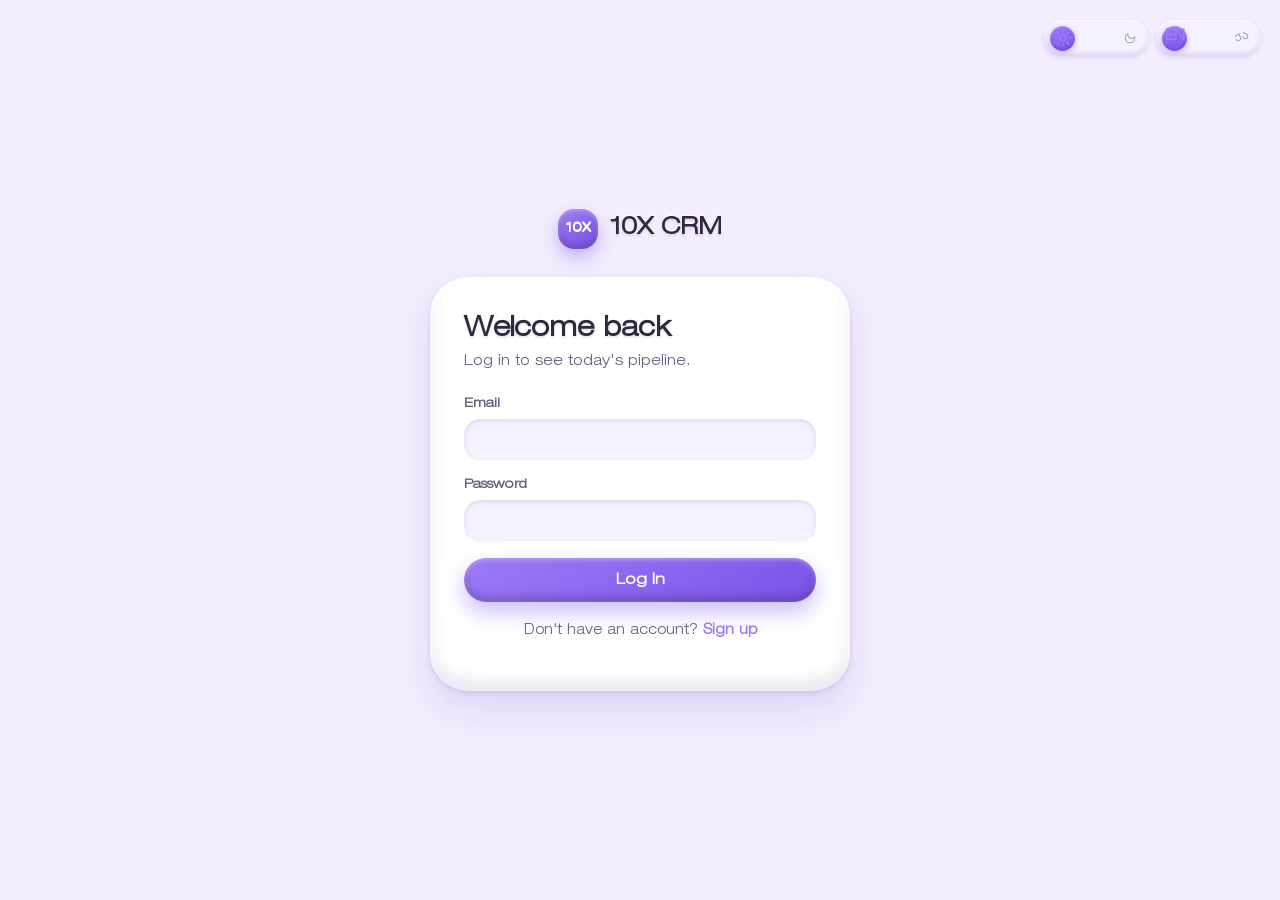
==== commit b0236a61: "fix(dashboard,mobile): stack activity timestamps, fix note overflow, tighten mobile nav - Split acti" ====
--- a/clients.html
+++ b/clients.html
@@ -2,7 +2,7 @@
 <html lang="en">
 <head>
 <meta charset="UTF-8">
-<meta name="viewport" content="width=device-width, initial-scale=1.0">
+<meta name="viewport" content="width=device-width, initial-scale=1.0, shrink-to-fit=no">
 <title>Clients — 10X CRM</title>
 <script>try{document.documentElement.setAttribute('data-theme', localStorage.getItem('crm_theme') || 'light');}catch(e){document.documentElement.setAttribute('data-theme','light');}</script>
 <link rel="stylesheet" href="css/styles.css">
@@ -38,6 +38,7 @@
           <option value="newest" data-i18n="sort.newest">Newest first</option>
           <option value="name" data-i18n="sort.name">Name A &rarr; Z</option>
           <option value="value" data-i18n="sort.value">Deal value: high &rarr; low</option>
+          <option value="valueAsc" data-i18n="sort.valueAsc">Deal value: low &rarr; high</option>
         </select>
         <div class="view-toggle" id="view-toggle">
           <button class="view-toggle-btn active" data-view="grid" type="button" data-i18n="view.grid">Grid</button>
@@ -58,10 +59,21 @@
   <div class="modal-backdrop" id="add-modal-backdrop">
     <div class="modal">
       <div class="modal-head">
-        <h3 data-i18n="modal.addClient.title">Add Client</h3>
+        <h3 id="add-modal-title" data-i18n="modal.addClient.title">Add Client</h3>
         <button class="modal-close" id="add-modal-close" type="button">&times;</button>
       </div>
       <form id="add-client-form" novalidate>
+        <div class="field" id="photo-field">
+          <label data-i18n="field.photo">Photo</label>
+          <div class="avatar-upload-row">
+            <img class="avatar-preview" id="avatar-preview" alt="">
+            <div class="upload-control">
+              <label class="btn btn-ghost upload-btn" for="clientPhoto" style="width:auto;" data-i18n="btn.uploadPhoto">Upload Photo</label>
+              <input type="file" accept="image/*" id="clientPhoto" class="visually-hidden-file">
+              <span class="upload-filename" id="upload-filename" data-i18n="field.noFileChosen">No file chosen</span>
+            </div>
+          </div>
+        </div>
         <div class="field" id="name-field">
           <label for="name" data-i18n="field.name">Name</label>
           <input type="text" id="name" name="name">
@@ -96,7 +108,7 @@
             <option value="Lost" data-i18n="status.lost">Lost</option>
           </select>
         </div>
-        <button type="submit" class="btn btn-primary" data-i18n="btn.addClientSubmit">Add Client</button>
+        <button type="submit" class="btn btn-primary" id="add-client-submit-btn" data-i18n="btn.addClientSubmit">Add Client</button>
       </form>
     </div>
   </div>
@@ -109,6 +121,7 @@
   <script src="js/i18n.js"></script>
   <script src="js/guard.js"></script>
   <script src="js/data.js"></script>
+  <script src="js/client-detail.js"></script>
   <script src="js/clients.js"></script>
 </body>
 </html>
--- a/css/styles.css
+++ b/css/styles.css
@@ -58,6 +58,8 @@
   --shadow-md: 0 18px 36px rgba(6, 3, 18, 0.6);
   --shadow-lg: 0 34px 68px rgba(6, 3, 18, 0.7);
   --blob-op: 0.3;
+
+  --select-arrow: url("data:image/svg+xml,%3Csvg xmlns='http://www.w3.org/2000/svg' width='10' height='6' viewBox='0 0 10 6'%3E%3Cpath d='M1 1l4 3.5L9 1' fill='none' stroke='%23BDB3DD' stroke-width='1.6' stroke-linecap='round' stroke-linejoin='round'/%3E%3C/svg%3E");
 }
 
 [data-theme="light"] {
@@ -85,13 +87,19 @@
   --peach: #FF7A4D;    --peach-l: #FFE7DA;
   --rose: #FF5C85;     --rose-l: #FFE0E9;
 
+  --select-arrow: url("data:image/svg+xml,%3Csvg xmlns='http://www.w3.org/2000/svg' width='10' height='6' viewBox='0 0 10 6'%3E%3Cpath d='M1 1l4 3.5L9 1' fill='none' stroke='%23665F80' stroke-width='1.6' stroke-linecap='round' stroke-linejoin='round'/%3E%3C/svg%3E");
+
   --shadow-md: 0 18px 34px rgba(150, 120, 210, 0.20);
   --shadow-lg: 0 34px 64px rgba(150, 120, 210, 0.26);
   --blob-op: 0.5;
 }
 
 * { box-sizing: border-box; }
-html { -webkit-font-smoothing: antialiased; }
+html {
+  -webkit-font-smoothing: antialiased;
+  background: var(--bg);
+  transition: background 0.3s ease;
+}
 
 body {
   margin: 0;
@@ -232,18 +240,32 @@
   margin-bottom: 7px;
 }
 
+select {
+  appearance: none;
+  -webkit-appearance: none;
+  -moz-appearance: none;
+  background-image: var(--select-arrow);
+  background-repeat: no-repeat;
+  background-size: 10px 6px;
+}
+
 .field input,
 .field select {
   width: 100%;
   padding: 12px 15px;
   border-radius: var(--radius-sm);
   border: none;
-  background: var(--clay-2);
+  background-color: var(--clay-2);
   color: var(--text);
   font-size: 14.5px;
   font-weight: 500;
   box-shadow: inset 0 2px 5px var(--clay-lo), inset 0 -1px 0 var(--clay-hi);
   transition: box-shadow 0.2s var(--ease), transform 0.15s var(--ease);
+}
+
+.field select {
+  padding-right: 38px;
+  background-position: right 16px center;
 }
 
 .field input:focus,
@@ -432,13 +454,8 @@
   width: 34px;
   height: 34px;
   border-radius: 50%;
-  display: grid;
-  place-items: center;
+  object-fit: cover;
   background: linear-gradient(150deg, var(--accent), var(--accent-2));
-  color: var(--accent-ink);
-  font-family: var(--font-display);
-  font-weight: 800;
-  font-size: 12px;
   box-shadow: inset 0 2px 3px rgba(255,255,255,0.3), inset 0 -3px 6px rgba(0,0,0,0.2);
 }
 .sidebar-user-info { min-width: 0; }
@@ -617,10 +634,6 @@
 .dash-grid { display: grid; grid-template-columns: 1fr 1.15fr; gap: 16px; }
 
 .card h2 { font-size: 18px; margin: 0 0 16px; }
-.activity-subhead { font-size: 12.5px; font-weight: 800; text-transform: uppercase; letter-spacing: 0.04em; color: var(--text-dim); margin: 0 0 8px; }
-.activity-subhead:not(:first-of-type) { margin-top: 18px; padding-top: 16px; border-top: 2px solid var(--clay-2); }
-.activity-subhead.notes-subhead { color: var(--sky); }
-.activity-subhead.calls-subhead { color: var(--rose); }
 
 .activity-icon {
   flex: none;
@@ -684,6 +697,7 @@
 .rank-badge.rank-2 { background: var(--sky-l); color: var(--sky); }
 .rank-badge.rank-3 { background: var(--peach-l); color: var(--peach); }
 .rank-badge.rank-4, .rank-badge.rank-5 { background: var(--rose-l); color: var(--rose); }
+.rank-badge:not(.rank-1):not(.rank-2):not(.rank-3):not(.rank-4):not(.rank-5) { background: var(--clay-2); color: var(--text-faint); }
 
 .pipeline-row { display: flex; flex-direction: column; gap: 12px; }
 .pipeline-item { display: flex; align-items: center; gap: 12px; font-size: 13.5px; }
@@ -735,7 +749,7 @@
 .win-rate-label { font-size: 12px; font-weight: 700; color: var(--text-dim); }
 
 .recent-list { display: flex; flex-direction: column; gap: 8px; }
-#activity-notes, #activity-calls { max-height: 220px; overflow-y: auto; padding-right: 4px; }
+#top-deals, #activity-notes, #activity-calls { max-height: 342px; overflow-y: auto; padding-right: 4px; }
 .recent-row {
   display: flex; align-items: center; gap: 12px;
   padding: 10px 12px;
@@ -745,12 +759,24 @@
   transition: background 0.2s var(--ease), transform 0.15s var(--squish);
 }
 .recent-row:hover { background: var(--clay-2); transform: translateX(3px); }
+.client-row { cursor: pointer; }
 .recent-row .avatar { width: 32px; height: 32px; border-radius: 50%; object-fit: cover; background: var(--clay-2); }
 .recent-row .who { flex: 1; min-width: 0; }
-.recent-row .who .n { font-weight: 700; }
-.recent-row .who .c { color: var(--text-faint); font-size: 12px; font-weight: 500; }
+.recent-row .who .n { font-weight: 700; white-space: nowrap; overflow: hidden; text-overflow: ellipsis; }
+.recent-row .who .c { color: var(--text-faint); font-size: 12px; font-weight: 500; white-space: nowrap; overflow: hidden; text-overflow: ellipsis; }
 .recent-row .who .deal-age { color: var(--text-faint); font-size: 10.5px; font-weight: 500; margin-top: 1px; opacity: 0.8; }
-.recent-row .date { color: var(--text-faint); font-size: 11.5px; font-weight: 600; }
+.recent-row .date {
+  flex: none;
+  display: flex;
+  flex-direction: column;
+  align-items: flex-end;
+  text-align: right;
+  color: var(--text-faint);
+  font-size: 11px;
+  font-weight: 600;
+  line-height: 1.35;
+}
+.recent-row .date-time { font-size: 10px; font-weight: 500; opacity: 0.85; }
 .recent-row .amount { font-family: var(--font-display); font-weight: 800; font-size: 13px; color: var(--accent); flex: none; }
 
 .link-more {
@@ -800,6 +826,7 @@
 .search-box::before { content: "\1F50D"; position: absolute; left: 15px; top: 50%; transform: translateY(-50%); font-size: 13px; opacity: 0.6; }
 
 .chip-row { display: flex; gap: 8px; flex-wrap: wrap; }
+.chip-row-center { justify-content: center; }
 .chip {
   padding: 8px 16px;
   border-radius: var(--radius-pill);
@@ -821,10 +848,11 @@
 }
 
 .sort-select {
-  padding: 10px 14px;
+  padding: 10px 32px 10px 14px;
   border-radius: var(--radius-pill);
   border: none;
-  background: var(--clay-2);
+  background-color: var(--clay-2);
+  background-position: right 14px center;
   color: var(--text);
   font-size: 13px;
   font-weight: 600;
@@ -878,20 +906,22 @@
 .deal-value { font-family: var(--font-display); font-weight: 700; font-size: 15px; color: var(--text); }
 
 .status-select {
-  padding: 6px 10px;
+  padding: 6px 26px 6px 10px;
   border-radius: var(--radius-pill);
   border: none;
-  background: var(--clay-2);
+  background-color: var(--clay-2);
+  background-position: right 9px center;
+  background-size: 8px 5px;
   color: var(--text);
   font-size: 11.5px;
   font-weight: 700;
   box-shadow: inset 0 2px 3px var(--clay-lo);
-  transition: background 0.2s var(--ease), color 0.2s var(--ease);
-}
-.status-select.st-lead { background: var(--peach-l); color: var(--peach); }
-.status-select.st-contacted { background: var(--sky-l); color: var(--sky); }
-.status-select.st-won { background: var(--mint-l); color: var(--mint); }
-.status-select.st-lost { background: var(--rose-l); color: var(--rose); }
+  transition: background-color 0.2s var(--ease), color 0.2s var(--ease);
+}
+.status-select.st-lead { background-color: var(--peach-l); color: var(--peach); }
+.status-select.st-contacted { background-color: var(--sky-l); color: var(--sky); }
+.status-select.st-won { background-color: var(--mint-l); color: var(--mint); }
+.status-select.st-lost { background-color: var(--rose-l); color: var(--rose); }
 
 .delete-btn {
   border: none;
@@ -905,12 +935,122 @@
 }
 .delete-btn:hover { background: var(--rose-l); color: var(--rose); transform: scale(1.1); }
 
+.edit-btn {
+  border: none;
+  background: var(--clay-2);
+  color: var(--text-faint);
+  font-size: 13px;
+  padding: 5px 9px;
+  border-radius: var(--radius-pill);
+  box-shadow: inset 0 2px 3px var(--clay-lo);
+  transition: background 0.2s var(--ease), color 0.2s var(--ease), transform 0.15s var(--squish);
+}
+.edit-btn:hover { background: var(--accent-soft); color: var(--accent); transform: scale(1.1); }
+
 .client-actions { display: flex; align-items: center; gap: 6px; }
+
+.clay-checkbox {
+  appearance: none;
+  -webkit-appearance: none;
+  width: 20px;
+  height: 20px;
+  border-radius: 7px;
+  background: var(--clay-2);
+  box-shadow: inset 0 2px 3px var(--clay-lo), inset 0 -1px 0 var(--clay-hi);
+  flex-shrink: 0;
+  cursor: pointer;
+  background-repeat: no-repeat;
+  background-position: center;
+  background-size: 12px 12px;
+  transition: background-color 0.2s var(--ease), box-shadow 0.2s var(--ease), transform 0.15s var(--squish);
+}
+.clay-checkbox:hover { transform: translateY(-1px); }
+.clay-checkbox:active { transform: scale(0.92); }
+.clay-checkbox:focus-visible {
+  outline: none;
+  box-shadow: inset 0 2px 3px var(--clay-lo), 0 0 0 4px var(--accent-soft);
+}
+.clay-checkbox:checked {
+  background-image: url("data:image/svg+xml,%3Csvg xmlns='http://www.w3.org/2000/svg' viewBox='0 0 16 16' fill='none' stroke='white' stroke-width='2.4' stroke-linecap='round' stroke-linejoin='round'%3E%3Cpath d='M3 8.2 6.6 12 13 4.5'/%3E%3C/svg%3E"), linear-gradient(150deg, var(--accent), var(--accent-2));
+  background-size: 12px 12px, 100% 100%;
+  box-shadow: inset 0 2px 4px rgba(255,255,255,0.35), inset 0 -3px 6px rgba(0,0,0,0.2);
+}
+
+.client-checkbox { margin-top: 3px; }
 
 .state-msg { text-align: center; padding: 50px 20px; color: var(--text-dim); font-size: 14.5px; font-weight: 600; }
 .state-msg .retry-btn { margin-top: 14px; }
 
-.load-more-row { display: flex; justify-content: center; margin-top: 20px; }
+/* ---------- Bulk select / bulk actions bar ---------- */
+
+.bulk-bar {
+  display: flex;
+  align-items: center;
+  justify-content: space-between;
+  flex-wrap: wrap;
+  gap: 12px;
+  padding: 10px 16px;
+  margin-bottom: 14px;
+  background: var(--clay-2);
+  border-radius: var(--radius-md);
+  box-shadow: inset 0 2px 4px var(--clay-lo);
+  font-size: 13px;
+  font-weight: 600;
+}
+.bulk-select-all { display: flex; align-items: center; gap: 8px; cursor: pointer; color: var(--text-dim); }
+.bulk-select-all input { accent-color: var(--accent); width: 16px; height: 16px; cursor: pointer; }
+.bulk-actions { display: flex; align-items: center; gap: 10px; flex-wrap: wrap; }
+.bulk-count { color: var(--text-dim); font-weight: 700; }
+.bulk-actions .btn { width: auto; padding: 8px 16px; font-size: 13px; }
+
+/* ---------- Pagination ---------- */
+
+.pagination-row { display: flex; justify-content: center; align-items: center; gap: 6px; margin-top: 20px; flex-wrap: wrap; }
+.page-btn {
+  min-width: 34px;
+  height: 34px;
+  padding: 0 8px;
+  border: none;
+  border-radius: var(--radius-sm);
+  background: var(--clay-2);
+  color: var(--text);
+  font-weight: 700;
+  font-size: 13px;
+  box-shadow: inset 0 2px 3px var(--clay-lo);
+  transition: background 0.2s var(--ease), color 0.2s var(--ease), transform 0.15s var(--squish);
+}
+.page-btn:hover:not(:disabled) { color: var(--accent); transform: translateY(-1px); }
+.page-btn.active { background: linear-gradient(150deg, var(--accent), var(--accent-2)); color: var(--accent-ink); }
+.page-btn:disabled { opacity: 0.4; cursor: default; }
+
+/* ---------- Avatar upload (Add/Edit Client) ---------- */
+
+.avatar-upload-row { display: flex; align-items: center; gap: 14px; }
+.avatar-preview {
+  width: 56px;
+  height: 56px;
+  border-radius: 50%;
+  object-fit: cover;
+  background: var(--clay-2);
+  box-shadow: inset 0 2px 3px var(--clay-lo);
+  flex-shrink: 0;
+}
+
+.upload-control { display: flex; flex-direction: column; gap: 7px; }
+.upload-btn { padding: 10px 20px; font-size: 13px; cursor: pointer; }
+.upload-filename { font-size: 12px; color: var(--text-faint); font-weight: 500; }
+
+.visually-hidden-file {
+  position: absolute;
+  width: 1px;
+  height: 1px;
+  padding: 0;
+  margin: -1px;
+  overflow: hidden;
+  clip: rect(0, 0, 0, 0);
+  white-space: nowrap;
+  border: 0;
+}
 
 /* ---------- Kanban board ---------- */
 
@@ -984,9 +1124,10 @@
 .detail-top { display: flex; gap: 12px; align-items: center; margin-bottom: 16px; }
 .detail-top img { width: 54px; height: 54px; border-radius: 50%; object-fit: cover; background: var(--clay-2); }
 .detail-meta { font-size: 12.5px; color: var(--text-faint); line-height: 1.5; font-weight: 500; }
-.detail-grid { display: grid; grid-template-columns: 1fr 1fr; gap: 10px; margin-bottom: 16px; font-size: 13px; }
-.detail-grid div { background: var(--clay-2); border-radius: var(--radius-sm); padding: 10px 12px; box-shadow: inset 0 2px 3px var(--clay-lo); }
+.detail-grid { display: grid; grid-template-columns: minmax(0, 1fr) minmax(0, 1fr); gap: 10px; margin-bottom: 16px; font-size: 13px; }
+.detail-grid div { min-width: 0; background: var(--clay-2); border-radius: var(--radius-sm); padding: 10px 12px; box-shadow: inset 0 2px 3px var(--clay-lo); overflow-wrap: break-word; }
 .detail-grid span { display: block; color: var(--text-faint); font-size: 11px; font-weight: 700; text-transform: uppercase; margin-bottom: 3px; }
+.detail-grid .status-select { max-width: 100%; }
 
 .call-timer {
   display: flex;
@@ -1106,6 +1247,7 @@
   background: linear-gradient(150deg, var(--accent), var(--accent-2));
   color: var(--accent-ink);
   display: grid; place-items: center;
+  object-fit: cover;
   font-family: var(--font-display);
   font-weight: 800;
   font-size: 19px;
@@ -1168,14 +1310,39 @@
 
 @media (max-width: 900px) {
   .app-shell { grid-template-columns: 1fr; padding: 12px; gap: 12px; }
-  .sidebar { position: relative; height: auto; flex-direction: row; flex-wrap: wrap; top: 0; }
-  .nav-links { flex-direction: row; flex-wrap: wrap; }
-  .sidebar-footer { flex-direction: row; margin-top: 12px; }
+  .sidebar { position: relative; height: auto; flex-direction: row; align-items: center; flex-wrap: wrap; padding: 16px 12px; top: 0; }
+  .brand { padding: 0; font-size: 12.5px; gap: 4px; flex: none; }
+  .brand .stamp { width: 24px; height: 24px; font-size: 9px; border-radius: var(--radius-sm); }
+  .nav-links { flex-direction: row; flex-wrap: wrap; gap: 2px; margin-left: 6px; }
+  .nav-link { padding: 6px 8px; gap: 5px; font-size: 12px; }
+  .sidebar-footer { flex-direction: row; flex-basis: 100%; margin-top: 12px; }
   .sidebar-user { display: none; }
-  .main { padding: 8px; height: auto; overflow: visible; }
+  /* min-width: 0 keeps .main pinned to its grid track even though overflow
+     is visible here -- without it, wide non-wrapping content like the
+     kanban board's columns forces this grid item (and the whole page)
+     wider than the viewport instead of just scrolling internally. */
+  .main { padding: 8px; height: auto; overflow: visible; min-width: 0; }
   .stat-grid { grid-template-columns: 1fr 1fr; }
   .dash-grid { grid-template-columns: 1fr; }
   .profile-grid { grid-template-columns: 1fr; }
   .kanban-column { flex-basis: 220px; }
   .page-head-actions .btn { flex: 1; }
-}
+
+  /* Compact icon-only theme/language switches: the full sliding pill (both
+     icons + knob) is too wide for the row of mobile sidebar controls, so
+     each toggle collapses to a single circular button showing just the
+     currently-active icon; tapping it still flips that one setting. */
+  .switch-toggle { width: 40px; height: 40px; }
+  .switch-track { height: 40px; padding: 0; justify-content: center; }
+  .switch-knob { display: none; }
+  .switch-icon-left, .switch-icon-right {
+    position: static;
+    opacity: 1 !important;
+    transform: none !important;
+  }
+  .switch-icon:not(.switch-text) { width: 18px; height: 18px; }
+  .switch-toggle[data-state="off"] .switch-icon-right,
+  .switch-toggle[data-state="on"] .switch-icon-left {
+    display: none;
+  }
+}
